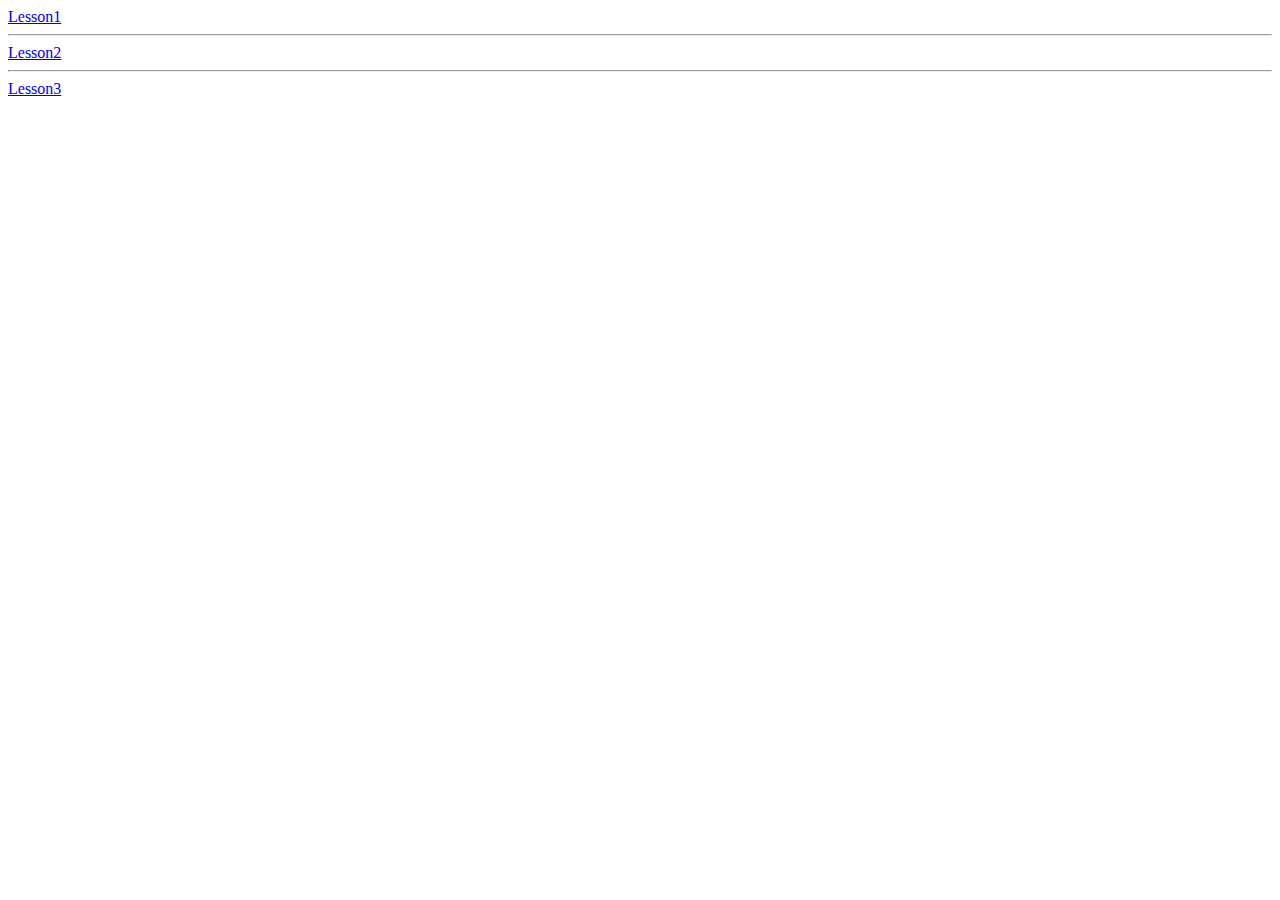
==== index.html @ 5e398c6d "Created new repozitory" ====
<!DOCTYPE html>
<html lang="en">
<head>
    <meta charset="UTF-8">
    <meta http-equiv="X-UA-Compatible" content="IE=edge">
    <meta name="viewport" content="width=device-width, initial-scale=1.0">
    <title>Document</title>
</head>
<body>
    <a href="./Lesson1/index.html">
        Lesson1
    </a>
    <hr>
    <a href="./Lesson2/index.html">
        Lesson2
    </a>
    <hr>
    <a href="./Lesson3/index.html">
        Lesson3
    </a>
</body>
</html>
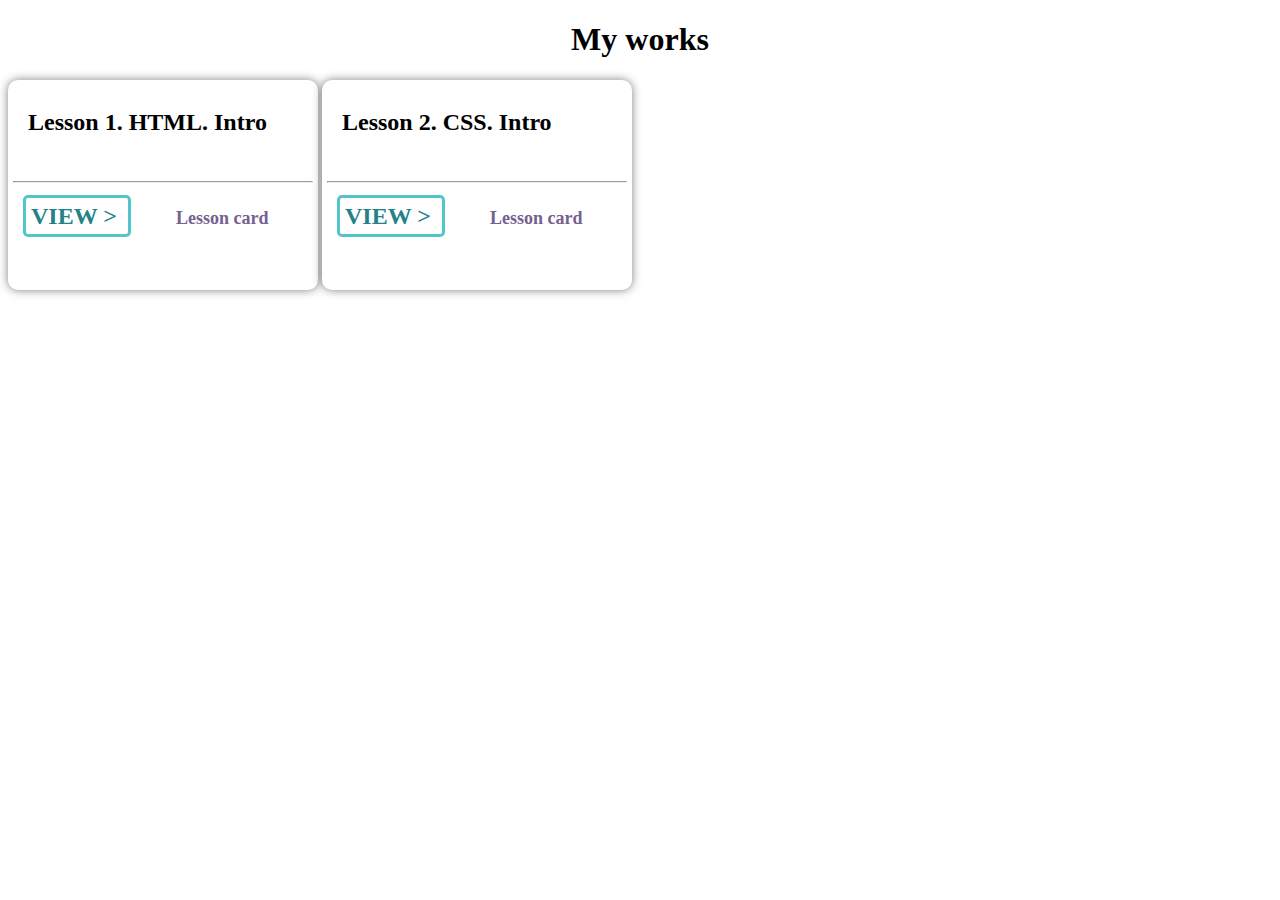
==== commit f87c56e9: "Я закоммитил" ====
--- a/index.html
+++ b/index.html
@@ -5,18 +5,65 @@
     <meta http-equiv="X-UA-Compatible" content="IE=edge">
     <meta name="viewport" content="width=device-width, initial-scale=1.0">
     <title>Document</title>
+    <link rel="stylesheet" href="style.css">
 </head>
 <body>
-    <a href="./Lesson1/index.html">
-        Lesson1
-    </a>
-    <hr>
-    <a href="./Lesson2/index.html">
-        Lesson2
-    </a>
-    <hr>
-    <a href="./Lesson3/index.html">
-        Lesson3
-    </a>
+    
+    
+    <div>
+        <h1 class="title">My works</h1>
+        
+        <div class="lesson">
+            <h2>
+                <p class="intro">
+                    Lesson 1. HTML. Intro
+                </p>
+                
+            <hr>
+
+            <div class="view-card">
+                <a href="./Lesson2/index.html" class="view">
+                    VIEW >
+                </a>
+                <p class="card">
+                    Lesson card
+                </p>
+            </div>
+            
+            
+        
+            </h2>
+        </div>
+
+        <div class="lesson">
+                <h2>
+                    <p class="intro">
+                        Lesson 2. CSS. Intro
+                    </p>
+                    
+                <hr>
+    
+                <div class="view-card">
+                    <a href="./Lesson2/index2.html" class="view">
+                        VIEW >
+                    </a>
+                    <p class="card">
+                        Lesson card
+                    </p>
+                </div>
+                
+                
+            
+                </h2>
+
+
+
+
+        </div>
+
+
+
+
+    
 </body>
 </html>--- a/style.css
+++ b/style.css
@@ -0,0 +1,37 @@
+.title {
+    text-align: center;
+}
+.lesson {
+    height: 200px;
+    width: 300px;
+    border: solid 5px;
+    border-radius: 10px;
+    border-color: white;
+}
+.intro {
+    padding-bottom: 7%;
+    padding-left: 5%;
+}
+.view {
+    border: solid 3px;
+    border-radius: 5px;
+    margin-left: 10px;
+    border-color: rgb(84, 197, 201);
+    padding: 5px;
+    color: rgb(37, 129, 136);
+    text-decoration: none;
+}
+.lesson {
+    background: white;
+    box-shadow: 0 0 10px rgba(0,0,0,0.5);
+    display: inline-block;
+}
+.card {
+    color: rgb(117, 97, 143);
+    font-size: 18px;
+    display: inline;
+    margin-left: 45px;
+}
+.view-card {
+    margin-top: 20px;
+}
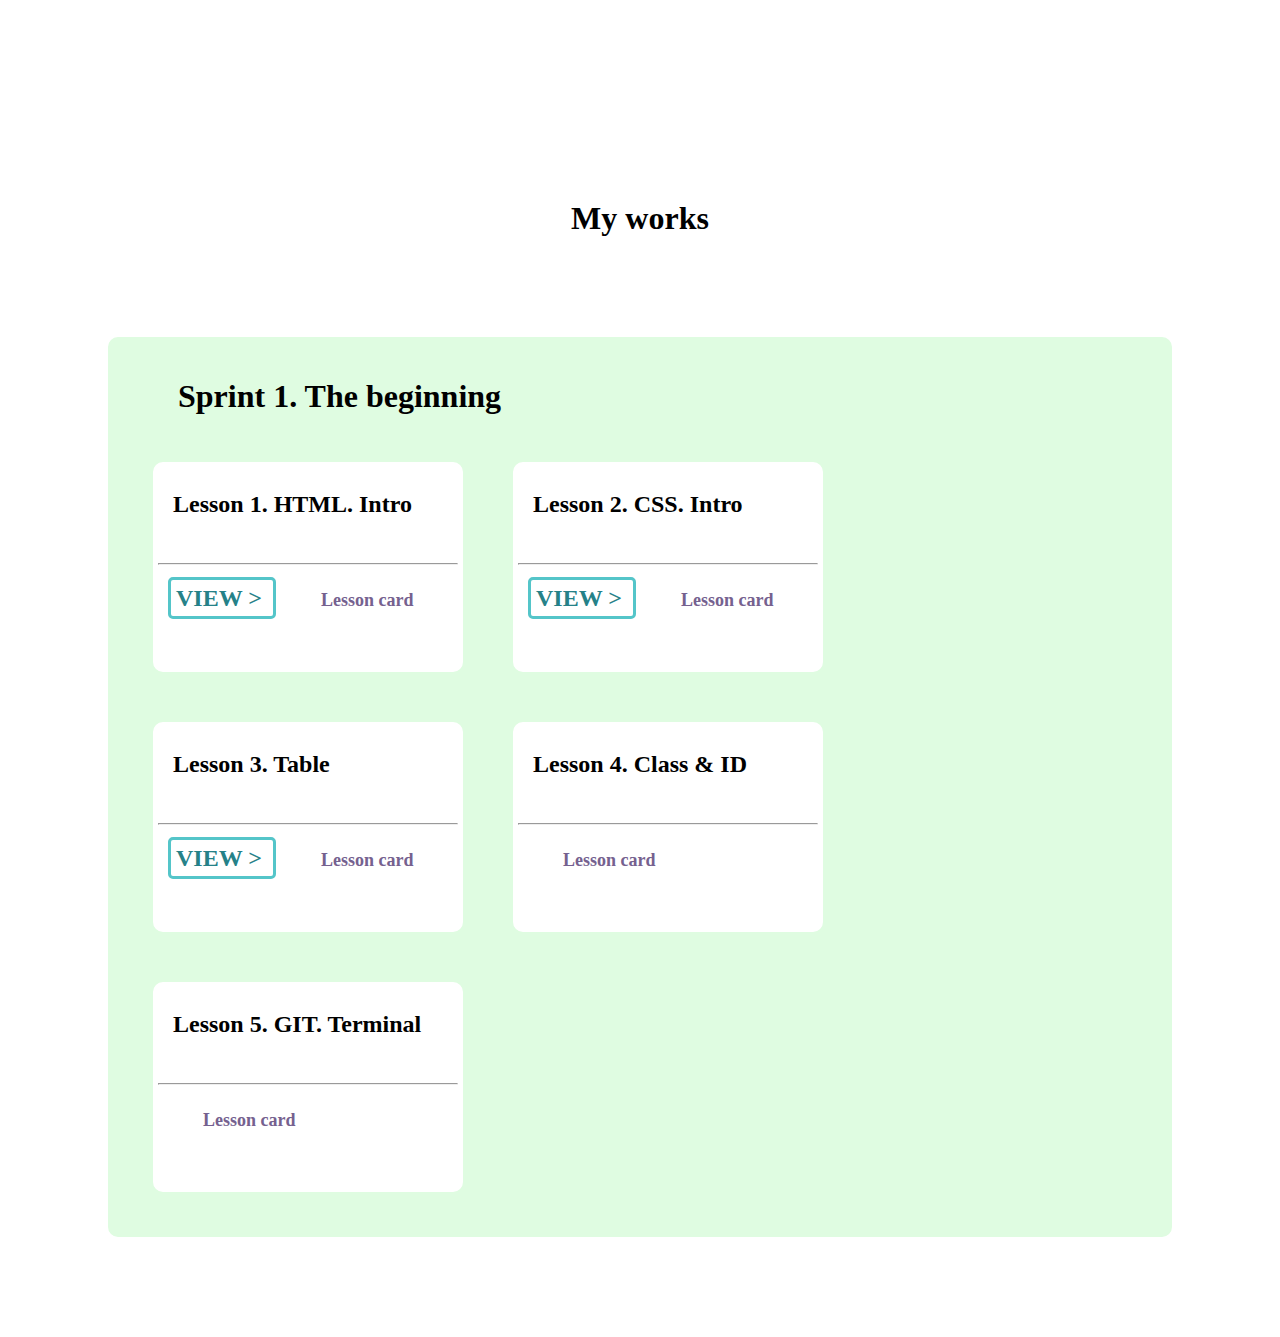
==== commit 9d4105e6: "Ending 10 lesson, learned psevdoclasses" ====
--- a/index.html
+++ b/index.html
@@ -13,57 +13,125 @@
     <div>
         <h1 class="title">My works</h1>
         
-        <div class="lesson">
-            <h2>
-                <p class="intro">
-                    Lesson 1. HTML. Intro
-                </p>
+        <div class="container">
+            <h1 class="text">
+                Sprint 1. The beginning
+            </h1>
+            <div class="flex-container">
+                <div class="lesson lesson1">
+                    <h2>
+                        <p class="intro">
+                            Lesson 1. HTML. Intro
+                        </p>
+                        
+                    <hr>
+        
+                    <div class="view-card">
+                        <a href="./Lesson2/index.html" class="view">
+                            VIEW >
+                        </a>
+                        <p class="card">
+                            Lesson card
+                        </p>
+                    </div>
+                    
+                    
                 
-            <hr>
-
-            <div class="view-card">
-                <a href="./Lesson2/index.html" class="view">
-                    VIEW >
-                </a>
-                <p class="card">
-                    Lesson card
-                </p>
-            </div>
+                    </h2>
+                </div>
+        
+                <div class="lesson lesson2">
+                        <h2>
+                            <p class="intro">
+                                Lesson 2. CSS. Intro
+                            </p>
+                            
+                        <hr>
             
+                        <div class="view-card">
+                            <a href="./Lesson2/index2.html" class="view">
+                                VIEW >
+                            </a>
+                            <p class="card">
+                                Lesson card
+                            </p>
+                        </div>
+                        
+                        
+                    
+                        </h2>
+        
+        
+        
+        
+                </div>
+                <div class="flex-container">
+                    <div class="lesson lesson1">
+                        <h2>
+                            <p class="intro">
+                                Lesson 3. Table
+                            </p>
+                            
+                        <hr>
             
+                        <div class="view-card">
+                            <a href="./Lesson3/index3.html" class="view">
+                                VIEW >
+                            </a>
+                            <p class="card">
+                                Lesson card
+                            </p>
+                        </div>
+                        
+                        
+                    
+                        </h2>
+                    </div>
+                </div>
+                <div class="flex-container">
+                    <div class="lesson lesson1">
+                        <h2>
+                            <p class="intro">
+                                Lesson 4. Class & ID
+                            </p>
+                            
+                        <hr>
+            
+                        <div class="view-card">
+                            
+                            <p class="card">
+                                Lesson card
+                            </p>
+                        </div>
+                        
+                        
+                    
+                        </h2>
+                    </div>
+                </div>
+                <div class="flex-container">
+                    <div class="lesson lesson1">
+                        <h2>
+                            <p class="intro">
+                                Lesson 5. GIT. Terminal
+                            </p>
+                            
+                        <hr>
+            
+                        <div class="view-card">
+                            
+                            <p class="card">
+                                Lesson card
+                            </p>
+                        </div>
+                        
+                        
+                    
+                        </h2>
+                    </div>
+                </div>
+        </div>
         
-            </h2>
-        </div>
-
-        <div class="lesson">
-                <h2>
-                    <p class="intro">
-                        Lesson 2. CSS. Intro
-                    </p>
-                    
-                <hr>
-    
-                <div class="view-card">
-                    <a href="./Lesson2/index2.html" class="view">
-                        VIEW >
-                    </a>
-                    <p class="card">
-                        Lesson card
-                    </p>
-                </div>
-                
-                
-            
-                </h2>
-
-
-
-
-        </div>
-
-
-
-
-    
+        
 </body>
 </html>--- a/style.css
+++ b/style.css
@@ -1,5 +1,6 @@
 .title {
     text-align: center;
+    margin-top: 200px;
 }
 .lesson {
     height: 200px;
@@ -7,6 +8,7 @@
     border: solid 5px;
     border-radius: 10px;
     border-color: white;
+    margin: 25px;
 }
 .intro {
     padding-bottom: 7%;
@@ -23,8 +25,10 @@
 }
 .lesson {
     background: white;
+    display: inline-block;
+}
+.lesson:hover {
     box-shadow: 0 0 10px rgba(0,0,0,0.5);
-    display: inline-block;
 }
 .card {
     color: rgb(117, 97, 143);
@@ -35,3 +39,20 @@
 .view-card {
     margin-top: 20px;
 }
+.flex-container {
+    display: flex;
+    flex-wrap: wrap;
+}
+.text {
+    margin-left: 50px;
+}
+.container {
+    max-width: 1300px;
+    background-color: rgb(223, 252, 225);
+    margin: 100px;
+    border: solid 20px rgb(223, 252, 225);
+    border-radius: 10px;
+}
+.container:hover {
+    box-shadow: 0 0 10px rgba(0,0,0,0.5);
+}